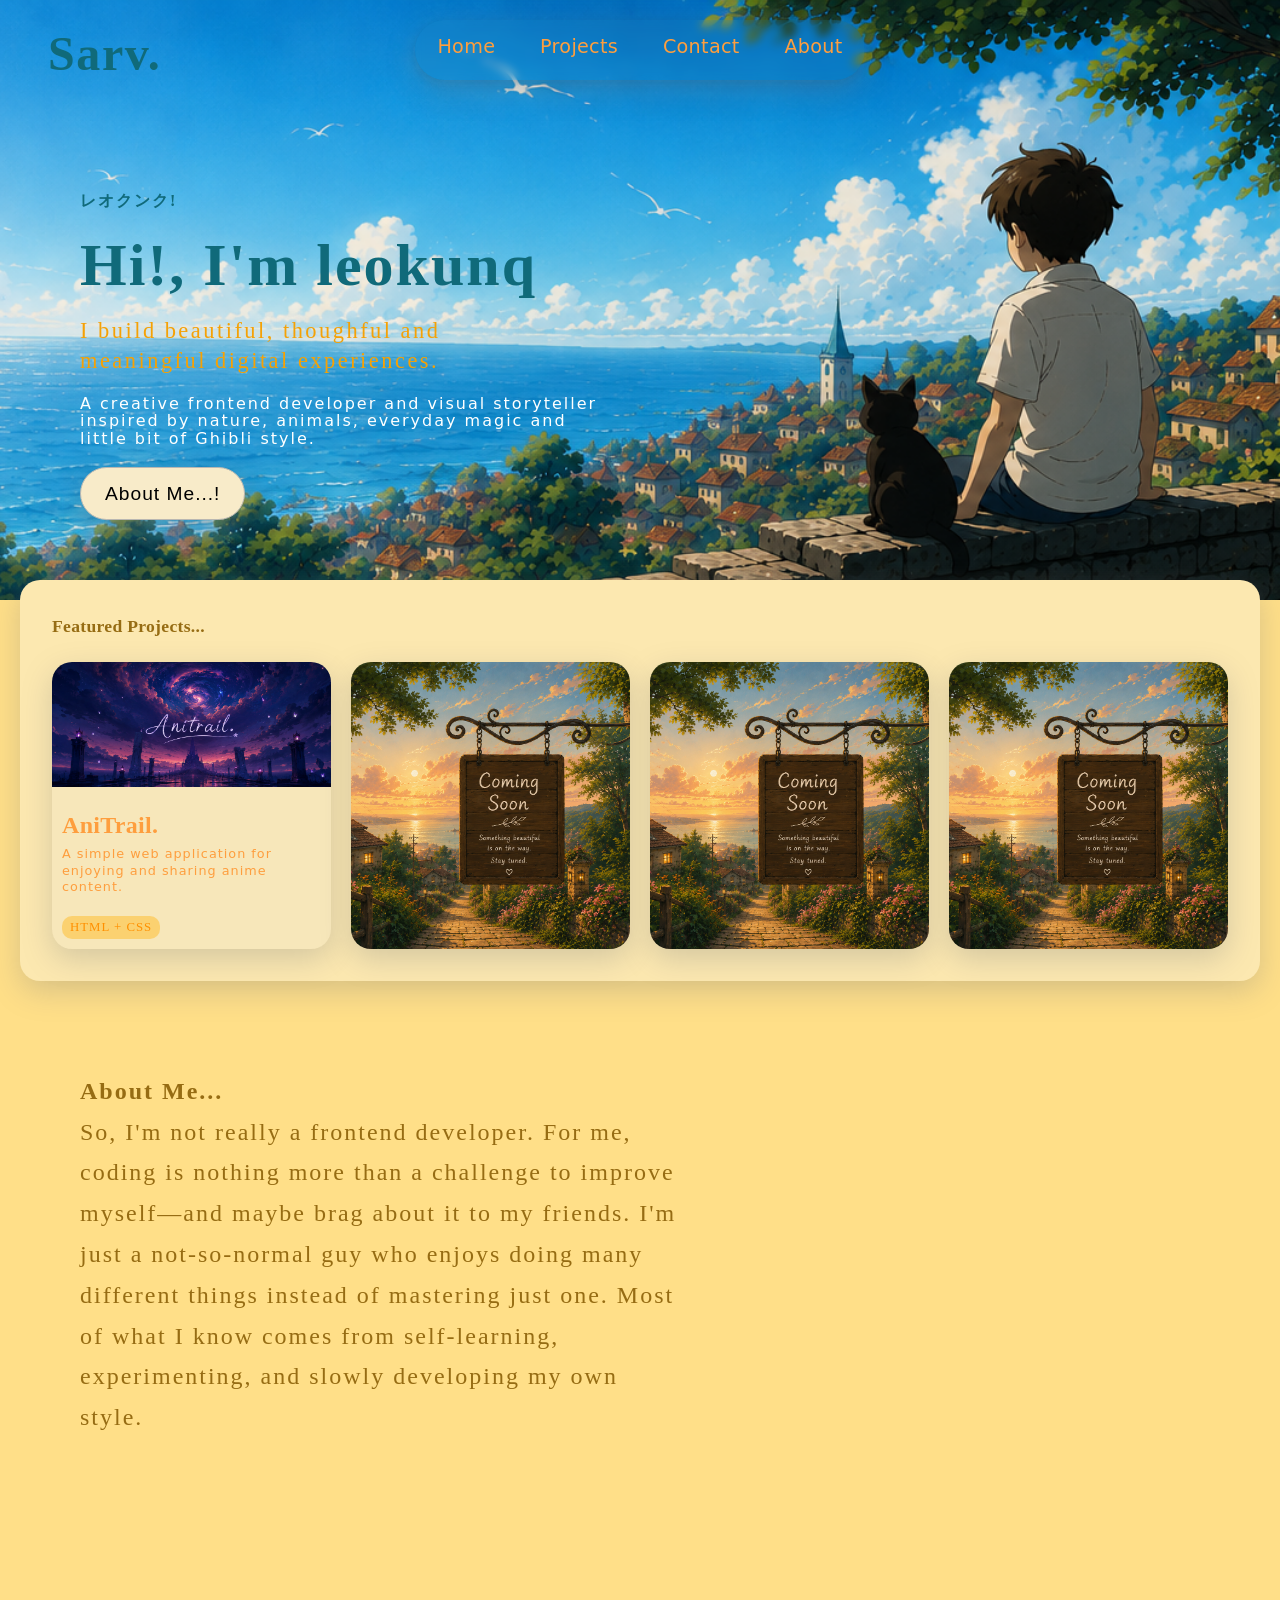
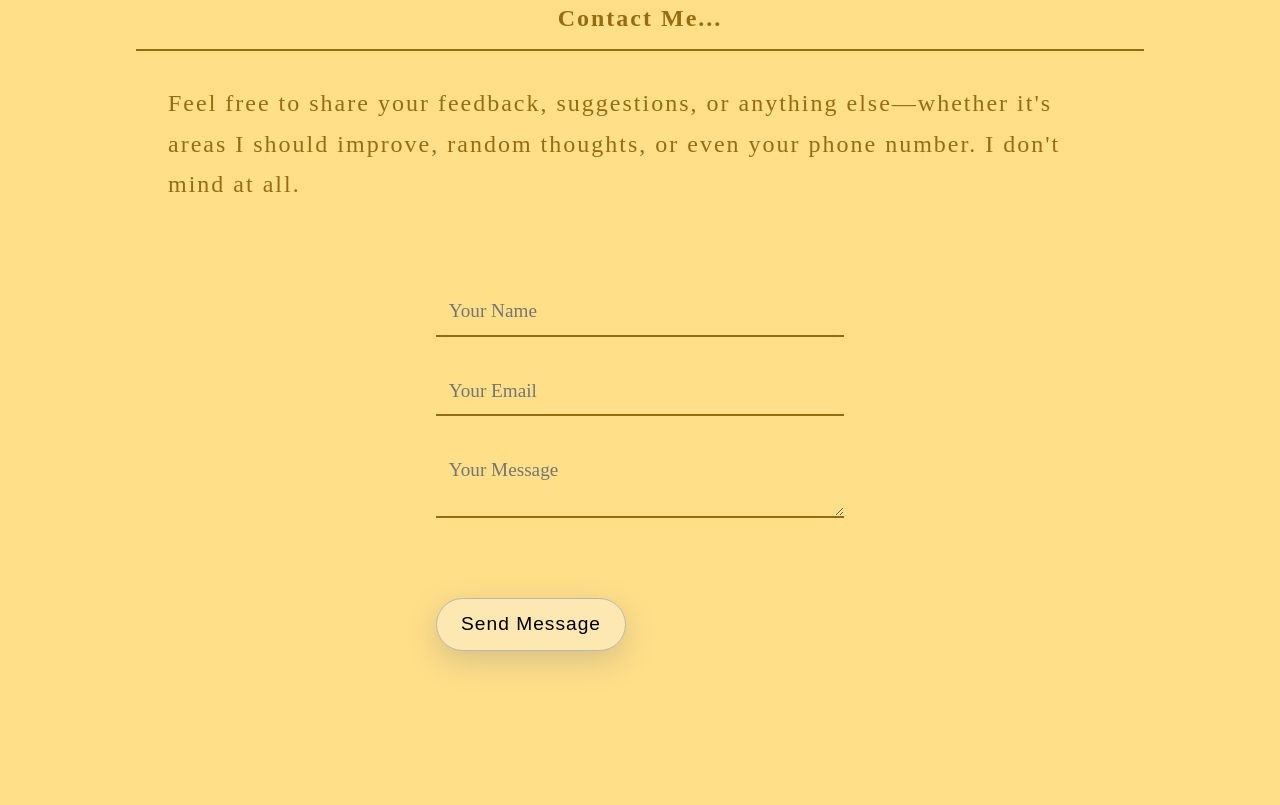
==== index.html @ f89be739 "Form updated to check correct emial input" ====
<!doctype html>
<html lang="en">
  <head>
    <meta charset="UTF-8" />
    <meta name="viewport" content="width=device-width, initial-scale=1.0" />
    <link rel="stylesheet" href="style.css" />
    <link rel="shortcut icon" type="image/png" href="./resources/icon.png" />
    <script
      type="text/javascript"
      src="https://cdn.jsdelivr.net/npm/@emailjs/browser@4/dist/email.min.js"
    ></script>
    <script type="text/javascript">
      (function () {
        emailjs.init({
          publicKey: "4CqUNWjX4Ou0O4SYm",
        });
      })();
    </script>
    <link rel="preconnect" href="https://fonts.googleapis.com" />
    <link rel="preconnect" href="https://fonts.gstatic.com" crossorigin />
    <link
      href="https://fonts.googleapis.com/css2?family=Playfair+Display:ital,wght@0,400..900;1,400..900&family=Schoolbell&display=swap"
      rel="stylesheet"
    />
    <link
      href="https://cdn.jsdelivr.net/npm/remixicon@4.9.0/fonts/remixicon.css"
      rel="stylesheet"
    />
    <title>Portfolio</title>
  </head>
  <body id="">
    <header id="home">
      <h1 class="name" href="#">Sarv.</h1>
      <nav class="nav">
        <a href="#home">Home</a>
        <a href="#projects">Projects</a>
        <a href="#contact">Contact</a>
        <a href="#about">About</a>
      </nav>
      <section class="intro">
        <h4 class="jap">レオクンク!</h4>
        <h2>Hi!, I'm leokunq</h2>
        <h5>
          I build beautiful, thoughful and meaningful digital experiences.
        </h5>
        <p>
          A creative frontend developer and visual storyteller inspired by
          nature, animals, everyday magic and little bit of Ghibli style.
        </p>
        <div class="actions">
          <a href="#about"
            ><button class="work">
              <i class="ri-leaf-fill"></i>About Me...!
            </button></a
          >
        </div>
      </section>
    </header>
    <main>
      <section class="work">
        <div class="projects" id="projects">
          <h4><i class="ri-leaf-line"></i>Featured Projects...</h4>
          <div class="pr">
            <article class="project-card1">
              <a href="https://leokunq.github.io/AniTrail./" target="_blank">
                <img src="./resources/Anitrail.png" alt="project1" />
                <h6>AniTrail.</h6>
                <p>
                  A simple web application for enjoying and sharing anime
                  content.
                </p>
                <p id="tech">HTML + CSS</p>
              </a>
            </article>
            <article class="project-card2" id="img">
              <img src="" />
            </article>
            <article class="project-card3" id="img">
              <img src="" />
            </article>
            <article class="project-card4" id="img">
              <img src="" />
            </article>
          </div>
        </div>
      </section>
      <section class="about" id="about">
        <h4><i class="ri-leaf-line"></i>About Me...</h4>
        <p>
          So, I'm not really a frontend developer. For me, coding is nothing
          more than a challenge to improve myself—and maybe brag about it to my
          friends. I'm just a not-so-normal guy who enjoys doing many different
          things instead of mastering just one. Most of what I know comes from
          self-learning, experimenting, and slowly developing my own style.
        </p>
      </section>
      <section class="contact" id="contact">
        <h4><i class="ri-leaf-line"></i>Contact Me...</h4>
        <div class="contact-info">
          <p>
            Feel free to share your feedback, suggestions, or anything
            else—whether it's areas I should improve, random thoughts, or even
            your phone number. I don't mind at all.
          </p>
          <form
            novalidate
            autocomplete="off"
            class="contact-form"
            id="contact-form"
          >
            <input id="name" type="text" placeholder="Your Name" required />
            <input id="email" type="text" placeholder="Your Email" required />
            <textarea
              id="message"
              placeholder="Your Message"
              required
            ></textarea>
            <P id="error"></P>
            <button type="submit">
              <i class="ri-leaf-fill"></i> Send Message
            </button>
          </form>
        </div>
      </section>
    </main>
    <script src="cv.js"></script>
  </body>
</html>
---- style.css ----
* {
  margin: 0;
  padding: 0;
  box-sizing: border-box;
  text-decoration: none;
}

:root {
  /* Backgrounds */
  --bg-main: #ffdf88;
  --bg-section: hsl(44, 93%, 84%);
  --bg-card: hsl(44, 80%, 85%);

  /* Text */
  --text-main: hsl(189, 77%, 27%);
  --text-secondary: hsl(41, 78%, 33%);
  --text-accent: hsl(39, 96%, 49%);
  --text-light: white;

  /* Buttons */
  --btn-bg: hsl(44, 77%, 88%);
  --btn-hover: hsl(43, 91%, 70%);

  /* Navigation */
  --nav-bg: hsla(199, 39%, 46%, 0.11);
  --nav-link: hsl(30, 99%, 62%);
  --nav-link-hover: hsl(29, 96%, 55%);

  /* Borders */
  --border-main: hsl(189, 77%, 27%);
  --border-light: #b9b7b2;

  /* Tags / Pills */
  --tag-bg: hsla(41, 100%, 58%, 0.5);
  --tag-text: hsl(34, 100%, 50%);

  /* Shadows */
  --shadow-main: 0 10px 30px hsla(0, 1%, 50%, 0.315);
  --shadow-soft: 0 4px 10px hsla(0, 3%, 16%, 0.08);

  /* Images */
  --header-image: url("./resources/day_scene.png");
  --project-image: url("./resources/coming_soon.png");
}

html {
  background-attachment: fixed;
  scroll-behavior: smooth;
}

body {
  background-color: var(--bg-main);
  user-select: none;
  position: relative;
  line-height: 1.7;
  letter-spacing: 0.3px;
  font-family: system-ui, sans-serif;
}

header {
  background-image: var(--header-image);
  background-size: cover;
  background-repeat: no-repeat;
  background-position: center;
}

header .name {
  width: fit-content;
  animation: fadeIn 1s ease forwards;
  cursor: default;
  font-size: 3rem;
  font-weight: 600;
  font-family: schoolbell;
  letter-spacing: 0.1rem;
  top: 20px;
  color: var(--text-main);
  padding: 0.8rem 3rem;
}

/* NAV */
header .nav {
  animation: fadeIn 1s ease forwards;
  padding-bottom: 5px;
  display: flex;
  position: fixed;

  z-index: 1000;
  top: 20px;
  left: 50%;

  transform: translateX(-50%);
  transform-origin: center;

  background-color: var(--nav-bg);
  backdrop-filter: blur(5px);
  -webkit-backdrop-filter: blur(5px);

  border-radius: 999px;
  box-shadow:
    0 4px 10px hsla(0, 3%, 16%, 0.08),
    0 10px 30px hsla(0, 1%, 50%, 0.315);

  transition: all 0.3s ease;
}

@keyframes fadeIn {
  from {
    opacity: 0;
  }
  to {
    opacity: 1;
  }
}

/* links */
header .nav a {
  color: var(--nav-link);
  font-weight: 500;
  font-size: 1.2rem;

  border-radius: 999px;
  padding: 0.7rem 1.4rem;
  position: relative;
}

.nav:hover {
  transform: translateX(-50%) scale(1.1);
  transition: all 0.3s ease;
}

.nav a:hover {
  cursor: pointer;
  color: var(--nav-link-hover);
  border-radius: 999px;
  transition: all 0.3s ease-in-out;
}

/* dot */
.nav a:hover::before {
  content: "";
  position: absolute;
  left: 50%;
  bottom: 0;
  transform: translateX(-50%) scale(0);
  width: 6px;
  height: 6px;
  background: var(--nav-link-hover);
  border-radius: 50%;
  transition: 0.25s ease;
}

/* hover effect */
.nav a:hover::after {
  transform: translateX(-50%) scale(1);
}

/* active page */
.nav a.active::after {
  transform: translateX(-50%) scale(1);
}

/* mode */
.day-mode {
  z-index: 1;
  padding: 0.7rem 1rem;
  border-radius: 50px;
  font-size: 1rem;
  display: flex;
  align-items: center;
  gap: 5px;
  margin-top: -80px;
  justify-content: flex-end;
  border: none;
  background-color: var(--bg-section);
  margin-left: 88%;
  font-family: schoolbell;
  font-weight: 600;
  letter-spacing: 2px;
  transition: all 0.2s ease-in-out;
}

.day-mode:hover {
  background-color: hsl(199, 82%, 18%);
}

/* Night theme */
body.dark-mode {
  /* Backgrounds */
  --bg-main: hsl(199, 96%, 30%);
  --bg-section: hsl(199, 77%, 43%);
  --bg-card: hsl(199, 76%, 28%);

  /* Text */
  --text-main: hsl(182, 100%, 52%);
  --text-secondary: rgb(0, 174, 255);
  --text-accent: hsl(203, 80%, 41%);
  --text-light: hsl(0, 3%, 49%);

  /* Buttons */
  --btn-bg: hsl(201, 77%, 46%);
  --btn-hover: hsla(201, 77%, 46%, 0.537);

  /* Navigation */
  --nav-bg: hsla(199, 48%, 41%, 0.226);
  --nav-link: hsl(182, 100%, 52%);
  --nav-link-hover: hsl(203, 80%, 41%);

  /* Borders */
  --border-main: hsl(189, 77%, 27%);
  --border-light: #b9b7b2;

  /* Tags / Pills */
  --tag-bg: hsl(199, 77%, 42%);
  --tag-text: hsl(199, 99%, 50%);

  /* Shadows */
  --shadow-main: 0 10px 30px hsla(0, 1%, 50%, 0.315);
  --shadow-soft: 0 4px 10px hsla(0, 3%, 16%, 0.08);

  /* Images */
  --header-image: url("./resources/night_scene.png");
  --project-image: url("./resources/night_coming_soon.png");
}

/* introduction */

.intro {
  animation: fadeup 1s ease forwards;
  max-width: 700px;
  padding: 5rem;
  color: var(--text-main);

  display: flex;

  justify-content: center;
  flex-direction: column;

  letter-spacing: 2px;
  font-family: schoolbell;
  font-size: 2.5rem;
}

@keyframes fadeup {
  from {
    opacity: 0;
    transform: translateY(20px);
  }
  to {
    opacity: 1;
    transform: translateY(0);
  }
}

.intro h4 {
  font-size: 1rem;
}

.intro h5 {
  max-width: 40ch;
  font-weight: 100;
  line-height: 1.3;
  letter-spacing: 2.5px;
  font-size: 1.4rem;
  color: var(--text-accent);
}

.intro p {
  margin-top: 20px;
  font-family: system-ui, sans-serif;
  font-weight: 500;
  line-height: 1.1;
  letter-spacing: 2px;
  font-size: 1rem;
  color: var(--text-light);
}

.intro .actions button {
  background-color: var(--btn-bg);
  border-radius: 50px;
  border: 1px solid var(--border-light);
  box-shadow: var(--shadow-main);

  font-size: 1.2rem;
  letter-spacing: 1px;

  margin-top: 20px;
  padding: 0.9rem 1.5rem;
  width: max-content;

  transition: all 0.3s ease-in-out;
}

.actions {
  gap: 10px;
  display: flex;
}

.actions button:hover {
  transform: scale(1.1);
  transition: all 0.3s ease-in-out;
  background-color: var(--btn-hover);
}

.work {
  display: flex;
  width: 100%;
}

.work .projects {
  width: 100%;
  margin: -20px 20px 10px 20px;

  padding: 2rem;

  background-color: var(--bg-section);
  box-shadow: var(--shadow-main);
  border-radius: 20px;
}

.pr {
  animation: fadeInUp 0.5s ease forwards;
  display: grid;
  grid-template-columns: repeat(auto-fit, minmax(200px, 2fr));
  gap: 20px;
}

@keyframes fadeInUp {
  from {
    opacity: 0;
    transform: translateY(20px);
  }
  to {
    opacity: 1;
    transform: translateY(0);
  }
}
.projects h4 {
  font-size: 1.1rem;
  color: var(--text-secondary);
  margin-bottom: 20px;
  font-family: schoolbell;
}

.project-card1,
.project-card2,
.project-card3,
.project-card4 {
  background-color: var(--bg-card);
  box-shadow: var(--shadow-main);
  border-radius: 20px;

  transition: all 0.3s ease-in-out;
}

.project-card1 img,
.project-card2 img,
.project-card3 img,
.project-card4 img {
  width: 100%;
  border-radius: 20px 20px 0 0;
}

article#img {
  width: 100%;
  background-image: var(--project-image);
  background-position: center;
  background-size: cover;
}

.project-card1 h6,
.project-card2 h6,
.project-card3 h6,
.project-card4 h6 {
  font-size: 1.5rem;
  color: var(--nav-link);
  margin: 10px;
  font-family: schoolbell;
}

.project-card1 p,
.project-card2 p,
.project-card3 p,
.project-card4 p {
  font-size: 0.8rem;
  line-height: 1.3;
  letter-spacing: 1px;
  color: var(--nav-link);
  margin: -10px 10px 20px 10px;
  font-family: system-ui, sans-serif;
}

.project-card1 #tech,
.project-card2 #tech,
.project-card3 #tech,
.project-card4 #tech {
  font-size: 0.8rem;
  background-color: var(--tag-bg);
  width: max-content;
  color: var(--tag-text);
  margin: 10px;
  padding: 0.2rem 0.5rem;
  border-radius: 10px;
  font-family: schoolbell;
  font-weight: 500;
}

.project-card1:hover,
.project-card2:hover,
.project-card3:hover,
.project-card4:hover {
  transform: scale(1.02);
  transition: all 0.2s ease-in-out;
}

@media (max-width: 768px) {
  header {
    background-position: 75% center;
  }
}

.about {
  animation: fadeIn 1s ease forwards;
  max-width: 60%;
  padding: 5rem;
  color: var(--text-secondary);

  display: flex;

  justify-content: center;
  flex-direction: column;

  letter-spacing: 2px;
  font-family: schoolbell;
  font-size: 1.5rem;
}

@keyframes fadeIn {
  from {
    opacity: 0;
  }
  to {
    opacity: 1;
  }
}

.contact {
  animation: fadeIn 1s ease forwards;
  max-width: 100%;
  padding: 5rem;
  color: var(--text-secondary);

  display: flex;

  align-items: center;
  justify-content: center;
  flex-direction: column;

  letter-spacing: 2px;
  font-family: schoolbell;
  font-size: 1.5rem;
}

.contact-info {
  color: var(--text-secondary);
  border-top: 2px solid var(--text-secondary);
  width: 90%;
  padding: 2rem;
  display: flex;
  align-items: center;
  justify-content: center;
  flex-direction: column;
  margin: 10px 20px;
}

.contact-form {
  margin-top: 50px;
  display: flex;
  flex-direction: column;
  padding: 2rem;
  gap: 30px;
  width: 50%;
}

.contact-form input,
.contact-form textarea {
  padding: 0.8rem;
  outline: none;
  border: none;
  background-color: transparent;
  border-bottom: 2px solid var(--text-secondary);
  font-family: system-ui, sans-serif;
  font-size: 1rem;
}

.contact-form input,
.contact-form textarea,
.contact-form .placeholder {
  color: var(--text-secondary);
  font-family: schoolbell;
  font-size: 1.2rem;
}

.contact-form button {
  background-color: var(--bg-section);
  border-radius: 50px;
  border: 1px solid #b9b7b2;
  box-shadow: var(--shadow-main);

  font-size: 1.2rem;
  letter-spacing: 1px;

  margin-top: 20px;
  padding: 0.9rem 1.5rem;
  width: max-content;

  transition: all 0.3s ease-in-out;
}

.contact-form button:hover {
  transform: scale(1.1);
  transition: all 0.3s ease-in-out;
  background-color: var(--bg-main);
}

@media (max-width: 940px) {
  .project-card4 {
    display: none;
  }
}

@media (max-width: 720px) {
  header .nav a {
    font-size: 2.1vw;
  }

  .project-card3 {
    display: none;
  }

  header .intro {
    padding: 2rem;
  }

  .intro h2 {
    font-size: 2.5rem;
  }

  .intro h5 {
    font-size: 0.9rem;
  }
  .intro p {
    display: none;
  }
}

@media (max-width: 640px) {
  header h1 {
    padding-top: 0px;
    padding-bottom: 0px;
  }
  header .nav {
    margin-left: 15%;
  }

  header .intro {
    padding: 2rem;
  }

  .intro h2 {
    font-size: 2.5rem;
  }

  .intro h5 {
    font-size: 0.9rem;
  }
  .intro p {
    display: none;
  }

  .intro .actions button {
    font-size: 0.8rem;
  }

  .about {
    padding: 20px;
  }

  .about h4 {
    font-size: 1.5rem;
  }

  .about p {
    font-size: 1rem;
  }

  .contact {
    padding: 20px;
  }
  .contact h4 {
    font-size: 1.5rem;
  }
  .contact p {
    font-size: 1rem;
  }
  .contact-form {
    margin-top: 30px;
    width: 100%;
  }
}

@media (max-width: 480px) {
  header .name {
    font-size: 2rem;
    padding-left: 20px;
  }

  header .nav {
    margin-left: 10%;
  }

  header .intro {
    padding: 2rem;
  }

  .intro h2 {
    font-size: 1.5rem;
  }

  .intro h5 {
    font-size: 0.8rem;
  }
  .intro p {
    display: none;
  }

  .intro .actions button {
    font-size: 0.7rem;
  }

  .project-card2 {
    display: none;
  }

  .about {
    padding: 20px;
    max-width: 100%;
  }

  .about h4 {
    font-size: 1.3rem;
  }

  .about p {
    font-size: 1rem;
  }

  .contact {
    padding: 20px;
  }
  .contact h4 {
    font-size: 1.2rem;
  }
  .contact p {
    font-size: 1rem;
  }
  .contact-form {
    margin-top: 30px;
  }
}
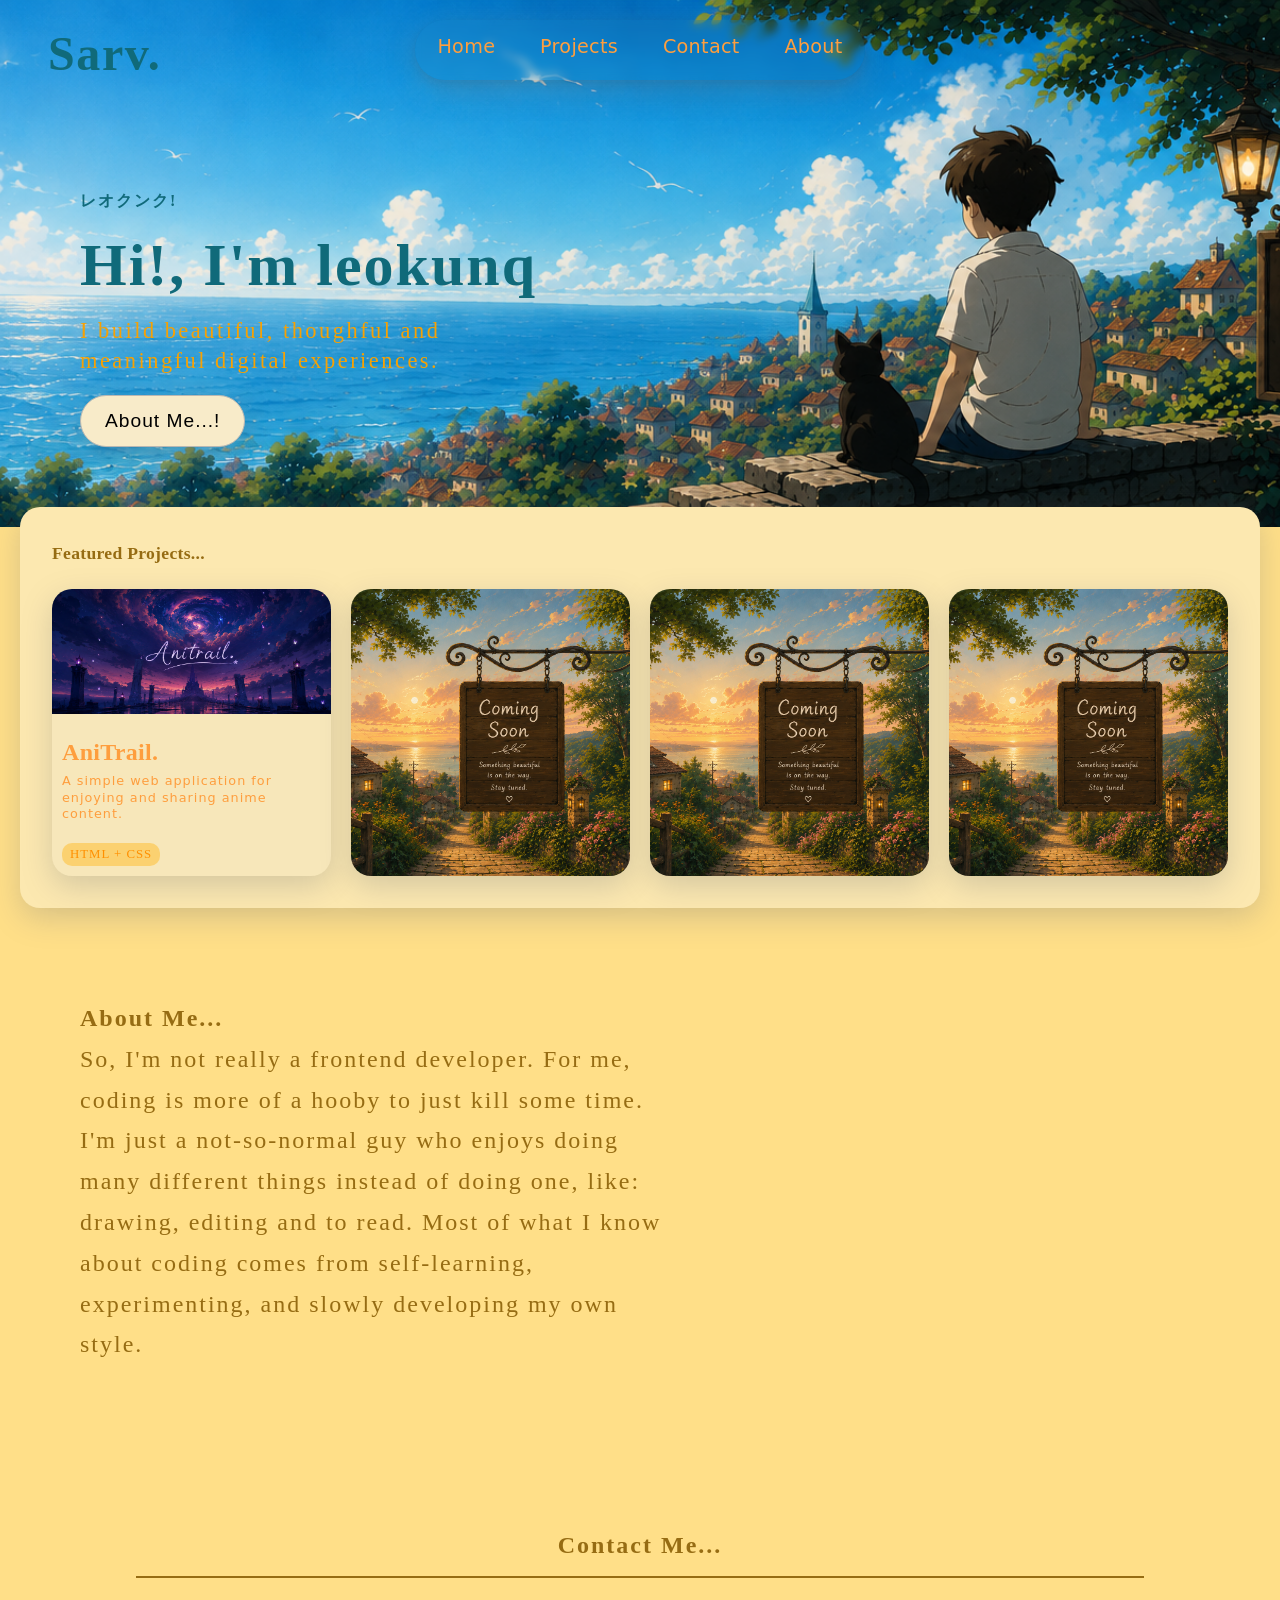
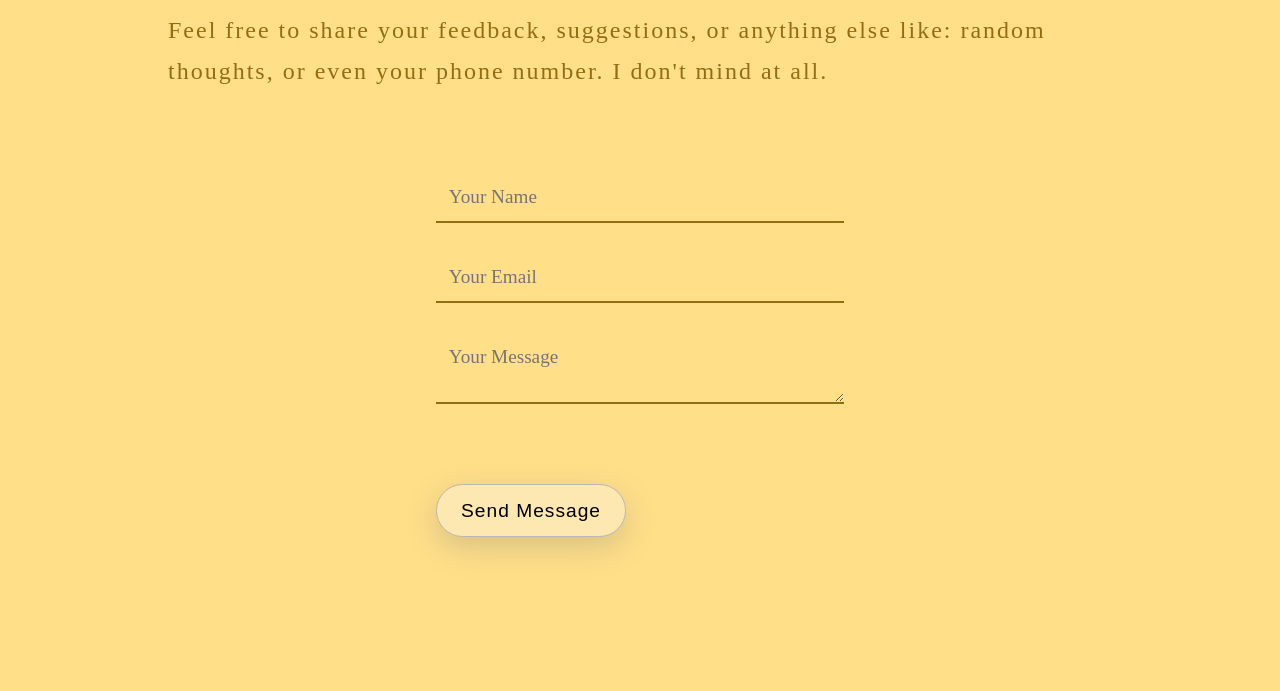
==== commit 8ca6afa1: "About changes" ====
--- a/index.html
+++ b/index.html
@@ -43,10 +43,6 @@
         <h5>
           I build beautiful, thoughful and meaningful digital experiences.
         </h5>
-        <p>
-          A creative frontend developer and visual storyteller inspired by
-          nature, animals, everyday magic and little bit of Ghibli style.
-        </p>
         <div class="actions">
           <a href="#about"
             ><button class="work">
@@ -87,10 +83,10 @@
       <section class="about" id="about">
         <h4><i class="ri-leaf-line"></i>About Me...</h4>
         <p>
-          So, I'm not really a frontend developer. For me, coding is nothing
-          more than a challenge to improve myself—and maybe brag about it to my
-          friends. I'm just a not-so-normal guy who enjoys doing many different
-          things instead of mastering just one. Most of what I know comes from
+          So, I'm not really a frontend developer. For me, coding is more of a
+          hooby to just kill some time. I'm just a not-so-normal guy who enjoys
+          doing many different things instead of doing one, like: drawing,
+          editing and to read. Most of what I know about coding comes from
           self-learning, experimenting, and slowly developing my own style.
         </p>
       </section>
@@ -98,9 +94,9 @@
         <h4><i class="ri-leaf-line"></i>Contact Me...</h4>
         <div class="contact-info">
           <p>
-            Feel free to share your feedback, suggestions, or anything
-            else—whether it's areas I should improve, random thoughts, or even
-            your phone number. I don't mind at all.
+            Feel free to share your feedback, suggestions, or anything else
+            like: random thoughts, or even your phone number. I don't mind at
+            all.
           </p>
           <form
             novalidate
@@ -115,7 +111,7 @@
               placeholder="Your Message"
               required
             ></textarea>
-            <P id="error"></P>
+            <p id="error"></p>
             <button type="submit">
               <i class="ri-leaf-fill"></i> Send Message
             </button>
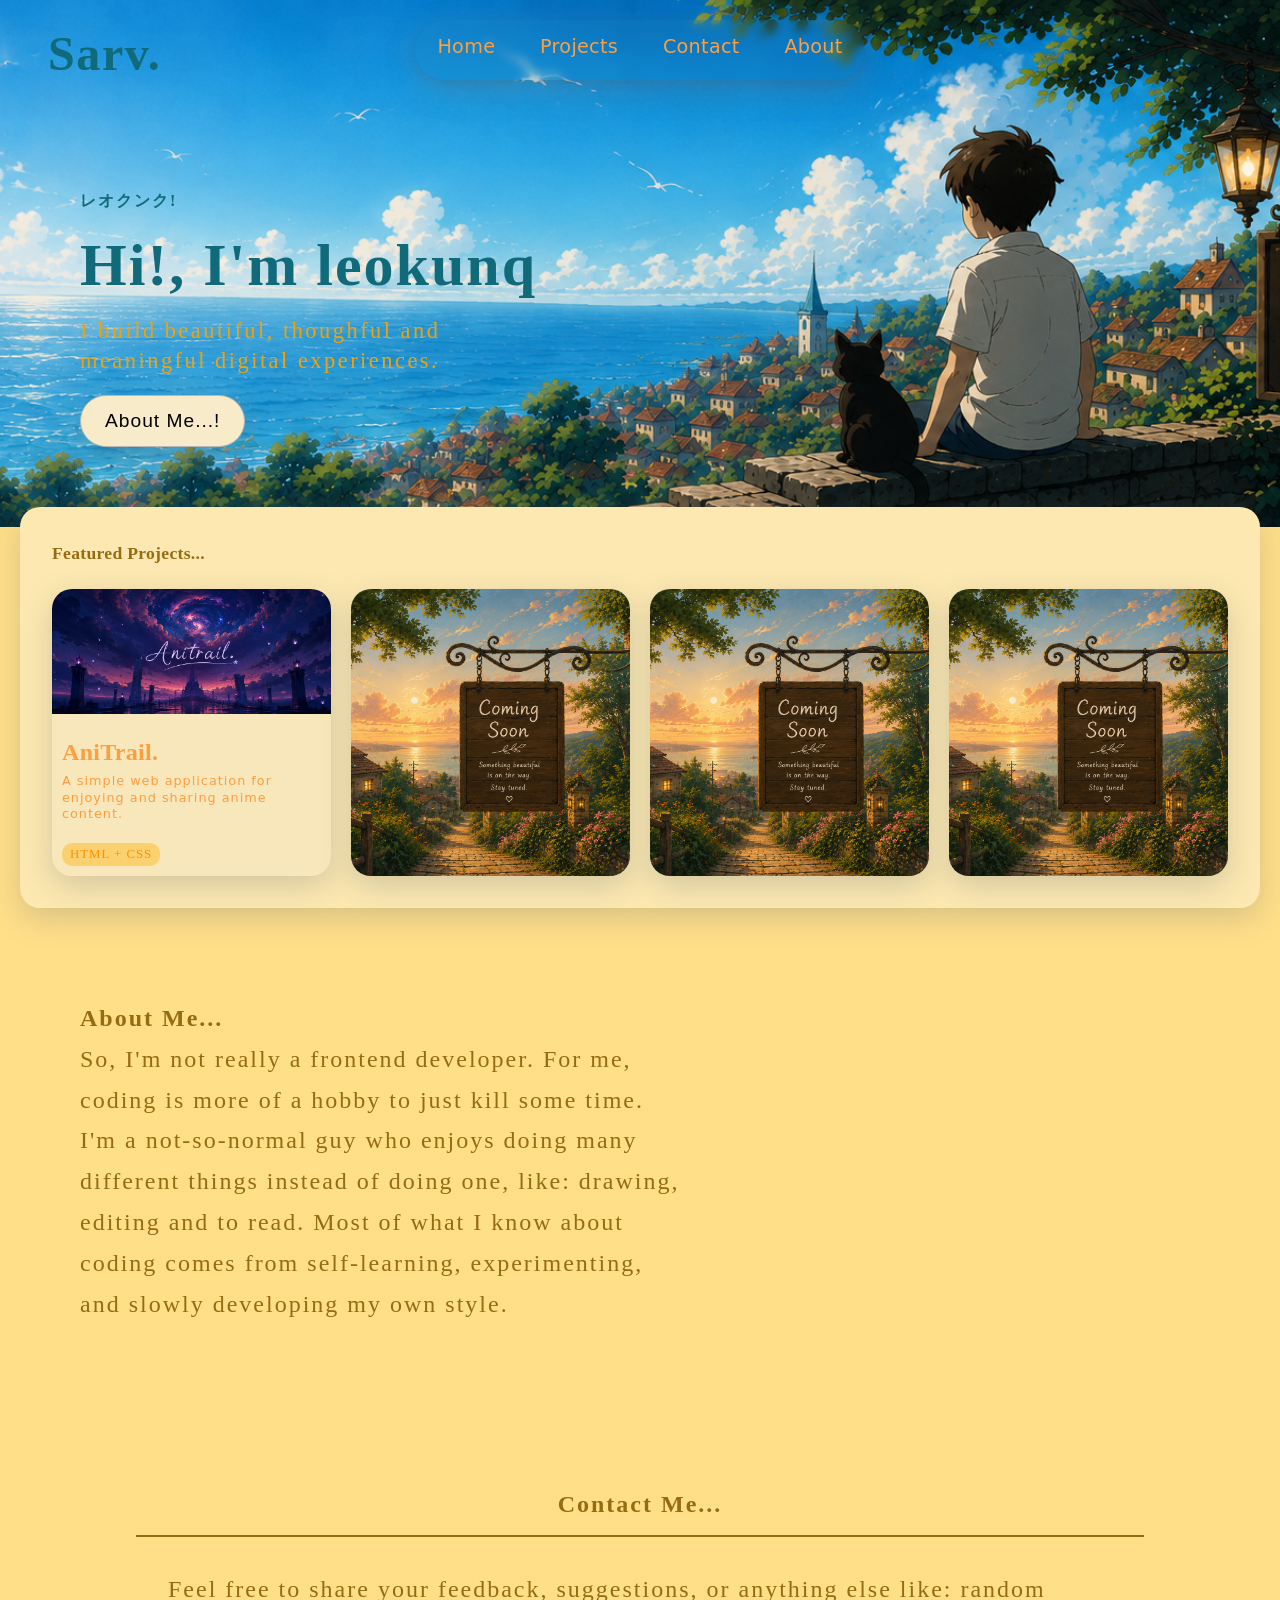
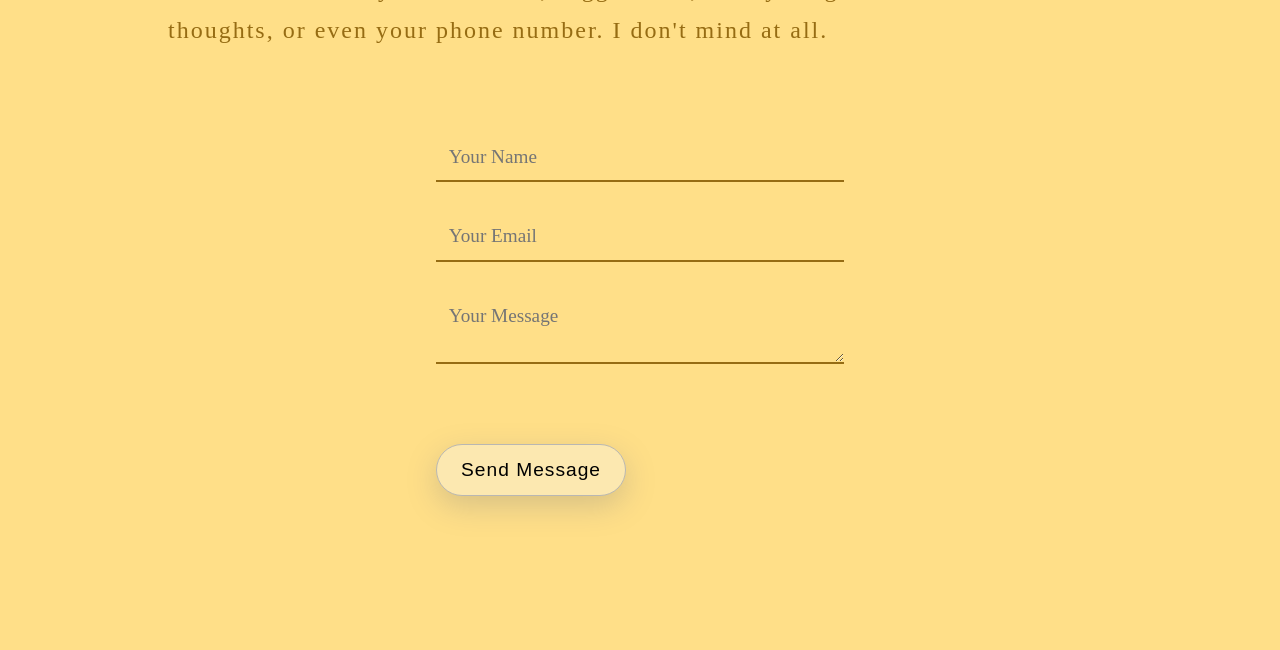
==== commit 5ade49eb: "same about" ====
--- a/index.html
+++ b/index.html
@@ -84,10 +84,10 @@
         <h4><i class="ri-leaf-line"></i>About Me...</h4>
         <p>
           So, I'm not really a frontend developer. For me, coding is more of a
-          hooby to just kill some time. I'm just a not-so-normal guy who enjoys
-          doing many different things instead of doing one, like: drawing,
-          editing and to read. Most of what I know about coding comes from
-          self-learning, experimenting, and slowly developing my own style.
+          hobby to just kill some time. I'm a not-so-normal guy who enjoys doing
+          many different things instead of doing one, like: drawing, editing and
+          to read. Most of what I know about coding comes from self-learning,
+          experimenting, and slowly developing my own style.
         </p>
       </section>
       <section class="contact" id="contact">
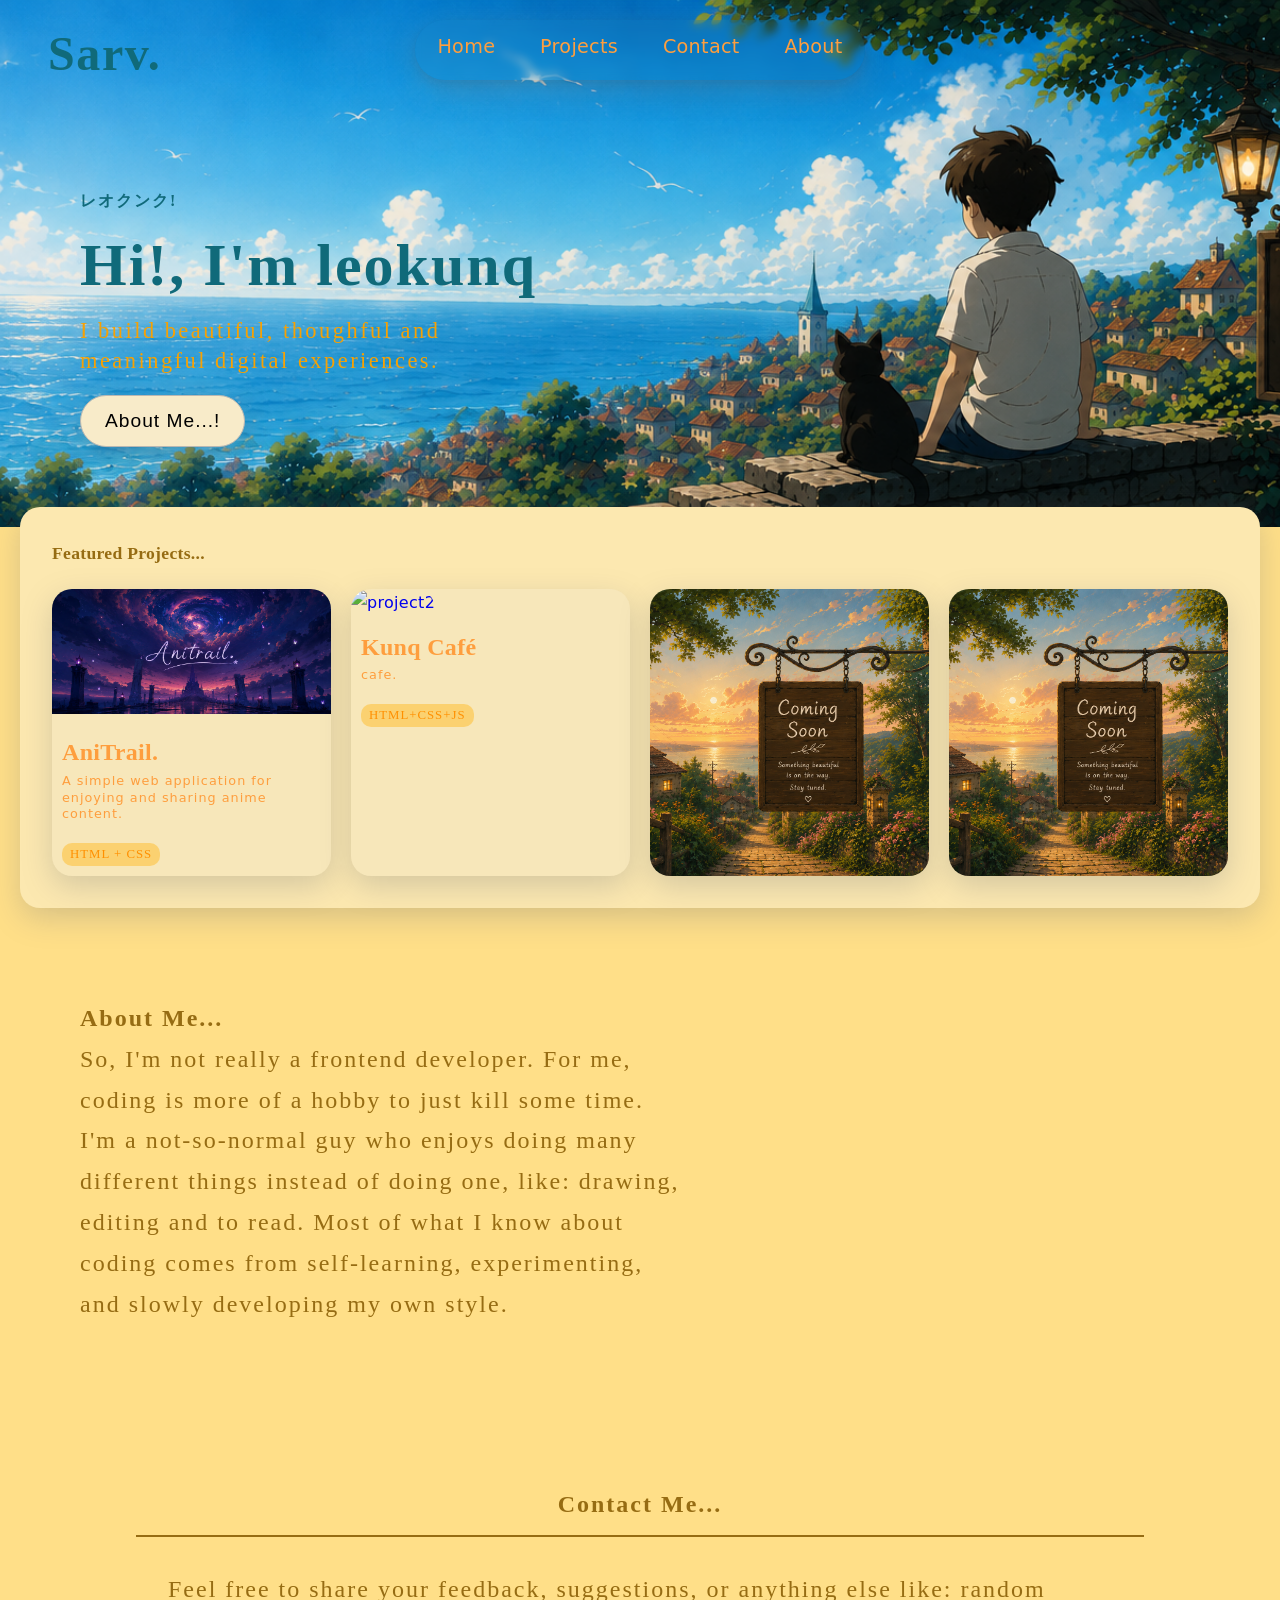
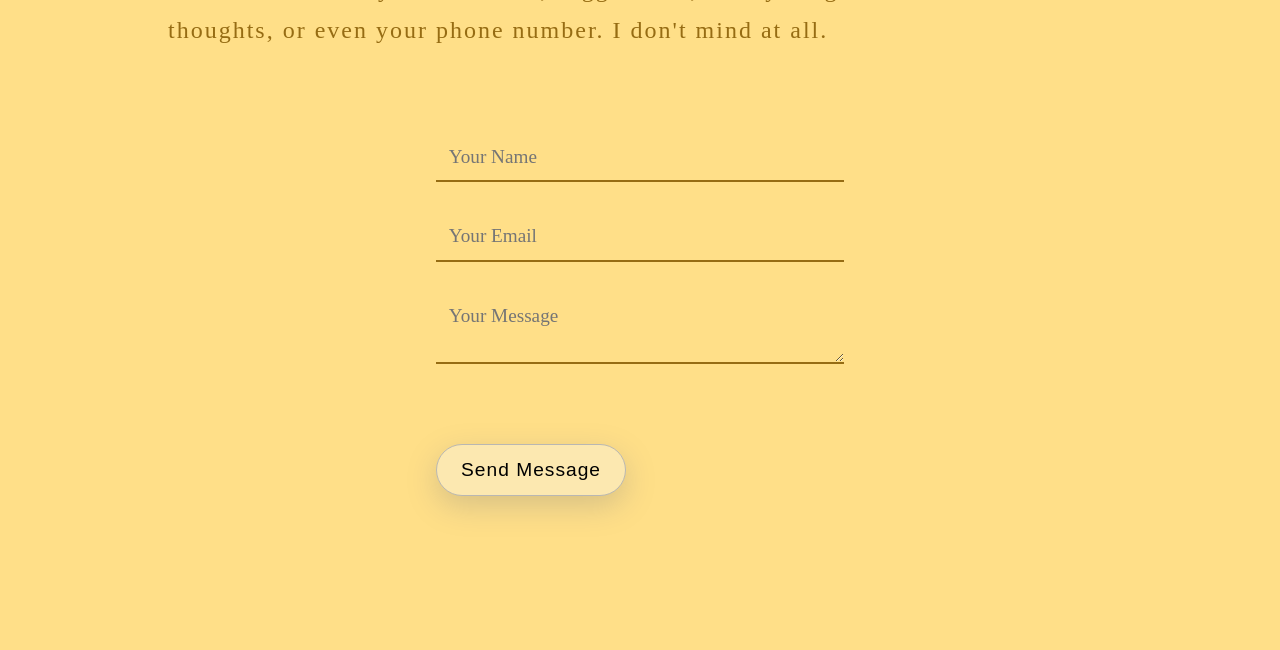
==== commit 0f5ae433: "project 2 added" ====
--- a/index.html
+++ b/index.html
@@ -68,8 +68,13 @@
                 <p id="tech">HTML + CSS</p>
               </a>
             </article>
-            <article class="project-card2" id="img">
-              <img src="" />
+            <article class="project-card2">
+              <a href="./Kunq Café/index.html" target="_target">
+                <img src="Kunq Café/bg-image/robo_cafe.png" alt="project2" />
+                <h6>Kunq Café</h6>
+                <p>cafe.</p>
+                <p id="tech">HTML+CSS+JS</p>
+              </a>
             </article>
             <article class="project-card3" id="img">
               <img src="" />
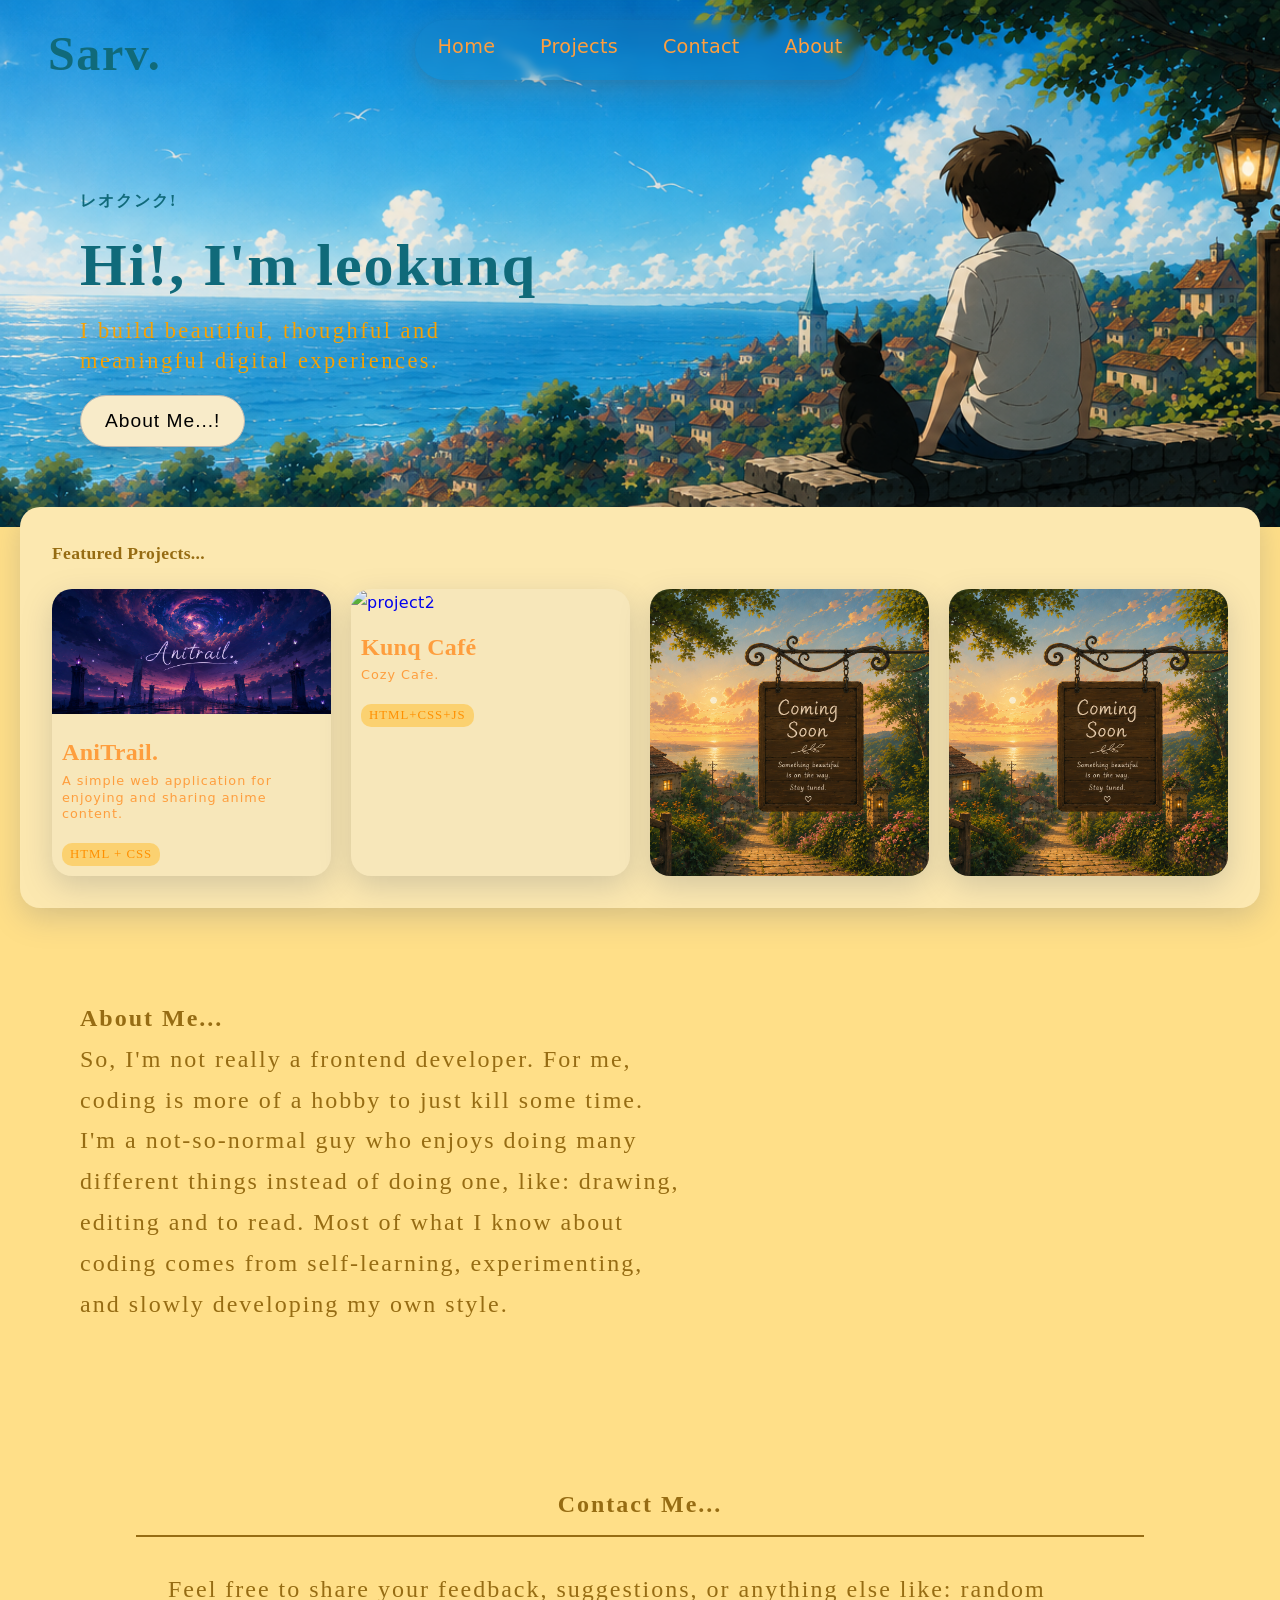
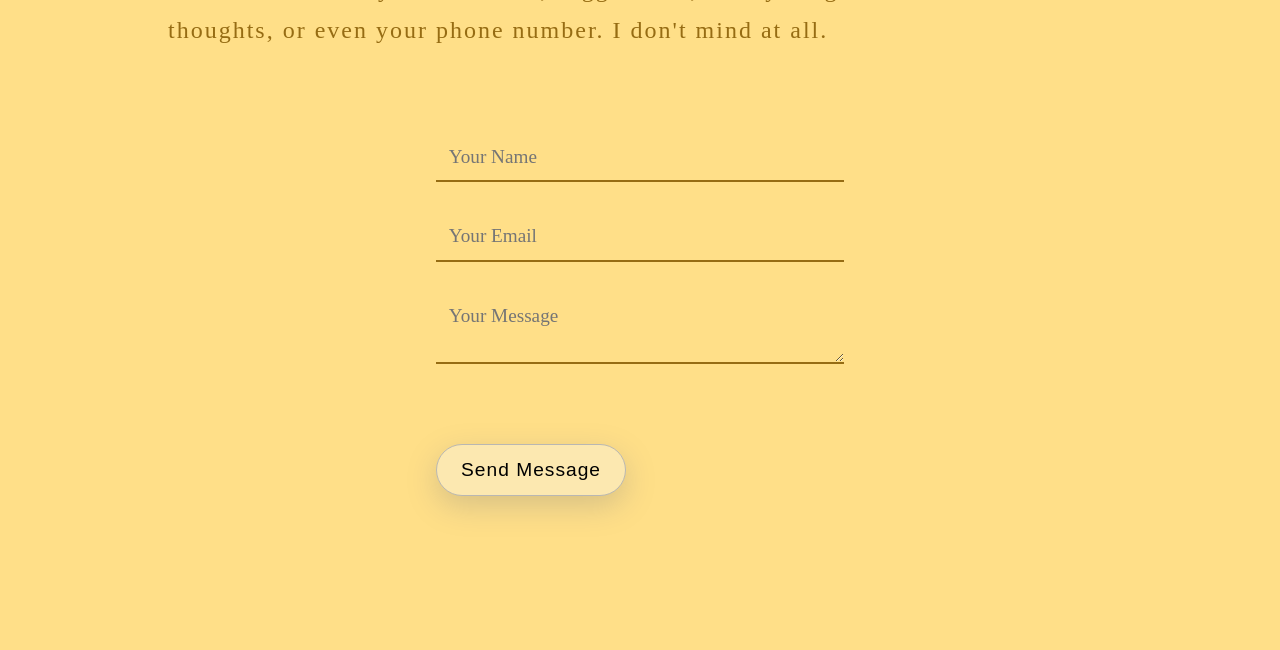
==== commit e3c5c357: "pj2" ====
--- a/index.html
+++ b/index.html
@@ -72,7 +72,7 @@
               <a href="./Kunq Café/index.html" target="_target">
                 <img src="Kunq Café/bg-image/robo_cafe.png" alt="project2" />
                 <h6>Kunq Café</h6>
-                <p>cafe.</p>
+                <p>Cozy Cafe.</p>
                 <p id="tech">HTML+CSS+JS</p>
               </a>
             </article>
--- a/style.css
+++ b/style.css
@@ -637,10 +637,6 @@
     font-size: 0.7rem;
   }
 
-  .project-card2 {
-    display: none;
-  }
-
   .about {
     padding: 20px;
     max-width: 100%;
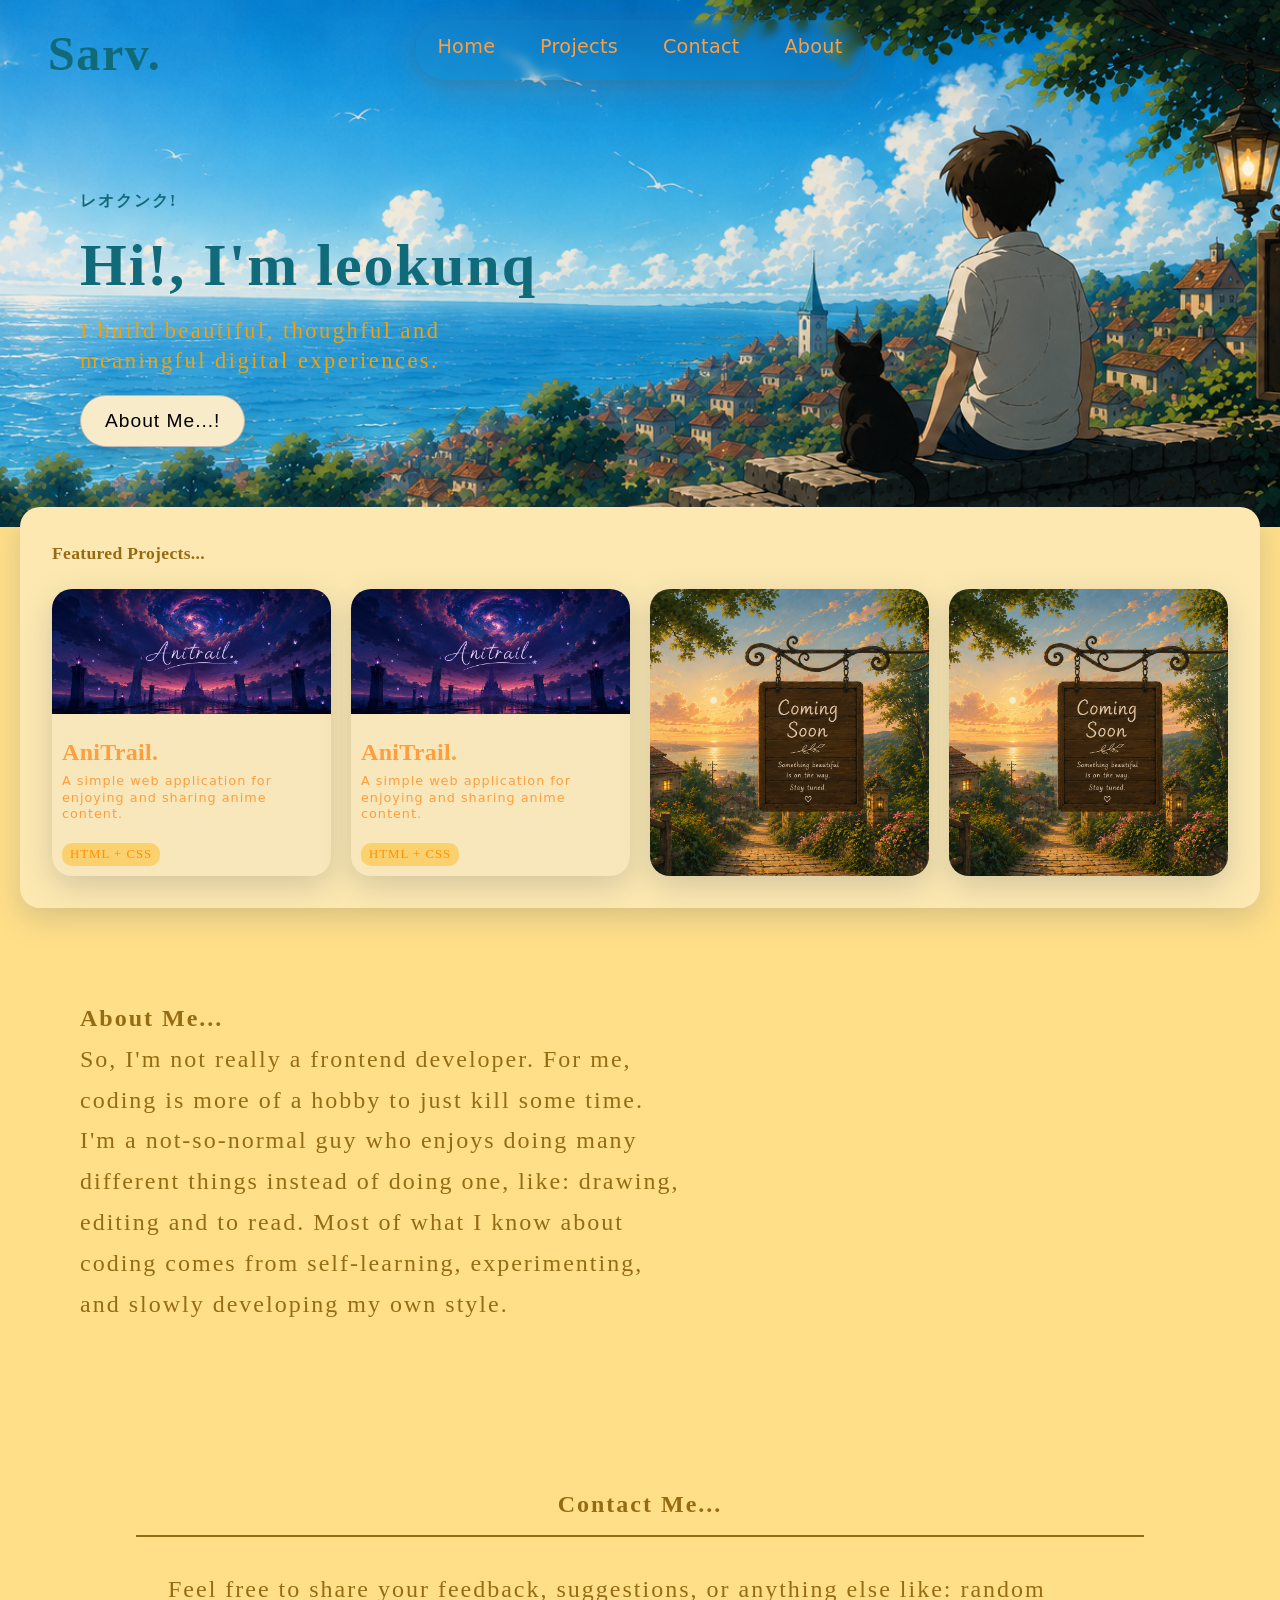
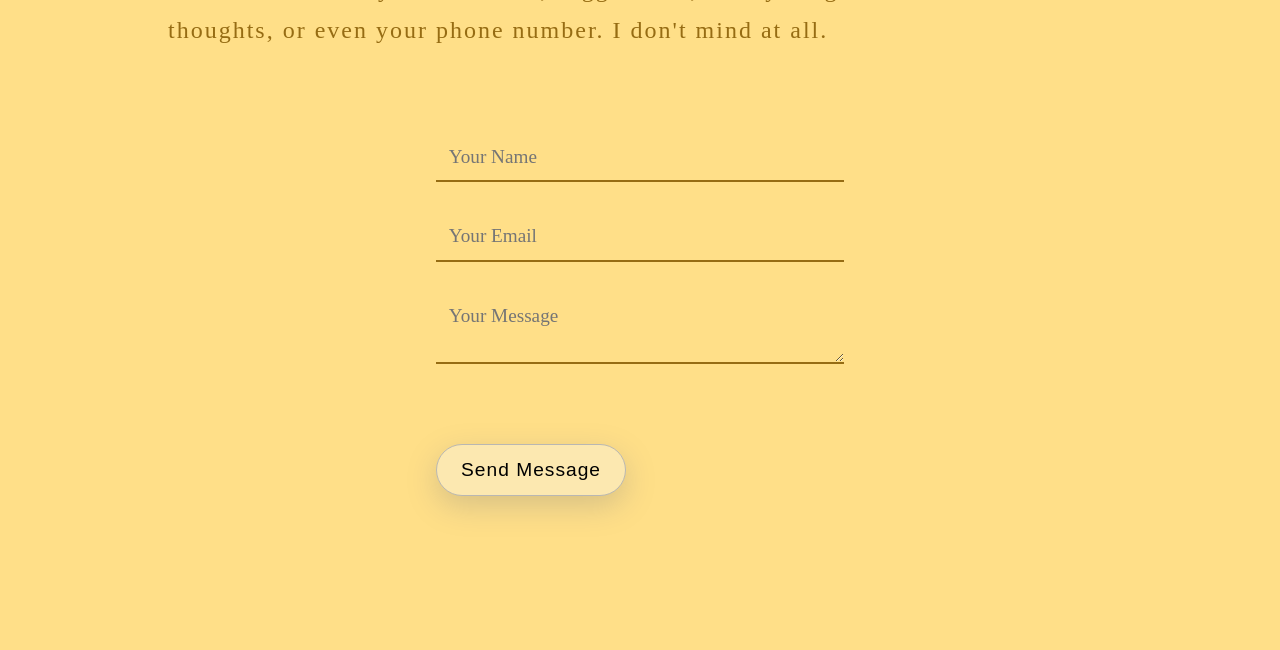
==== commit 00428207: "normal" ====
--- a/index.html
+++ b/index.html
@@ -68,12 +68,15 @@
                 <p id="tech">HTML + CSS</p>
               </a>
             </article>
-            <article class="project-card2">
-              <a href="./Kunq Café/index.html" target="_target">
-                <img src="Kunq Café/bg-image/robo_cafe.png" alt="project2" />
-                <h6>Kunq Café</h6>
-                <p>Cozy Cafe.</p>
-                <p id="tech">HTML+CSS+JS</p>
+            <article class="project-card1">
+              <a href="https://leokunq.github.io/AniTrail./" target="_blank">
+                <img src="./resources/Anitrail.png" alt="project1" />
+                <h6>AniTrail.</h6>
+                <p>
+                  A simple web application for enjoying and sharing anime
+                  content.
+                </p>
+                <p id="tech">HTML + CSS</p>
               </a>
             </article>
             <article class="project-card3" id="img">
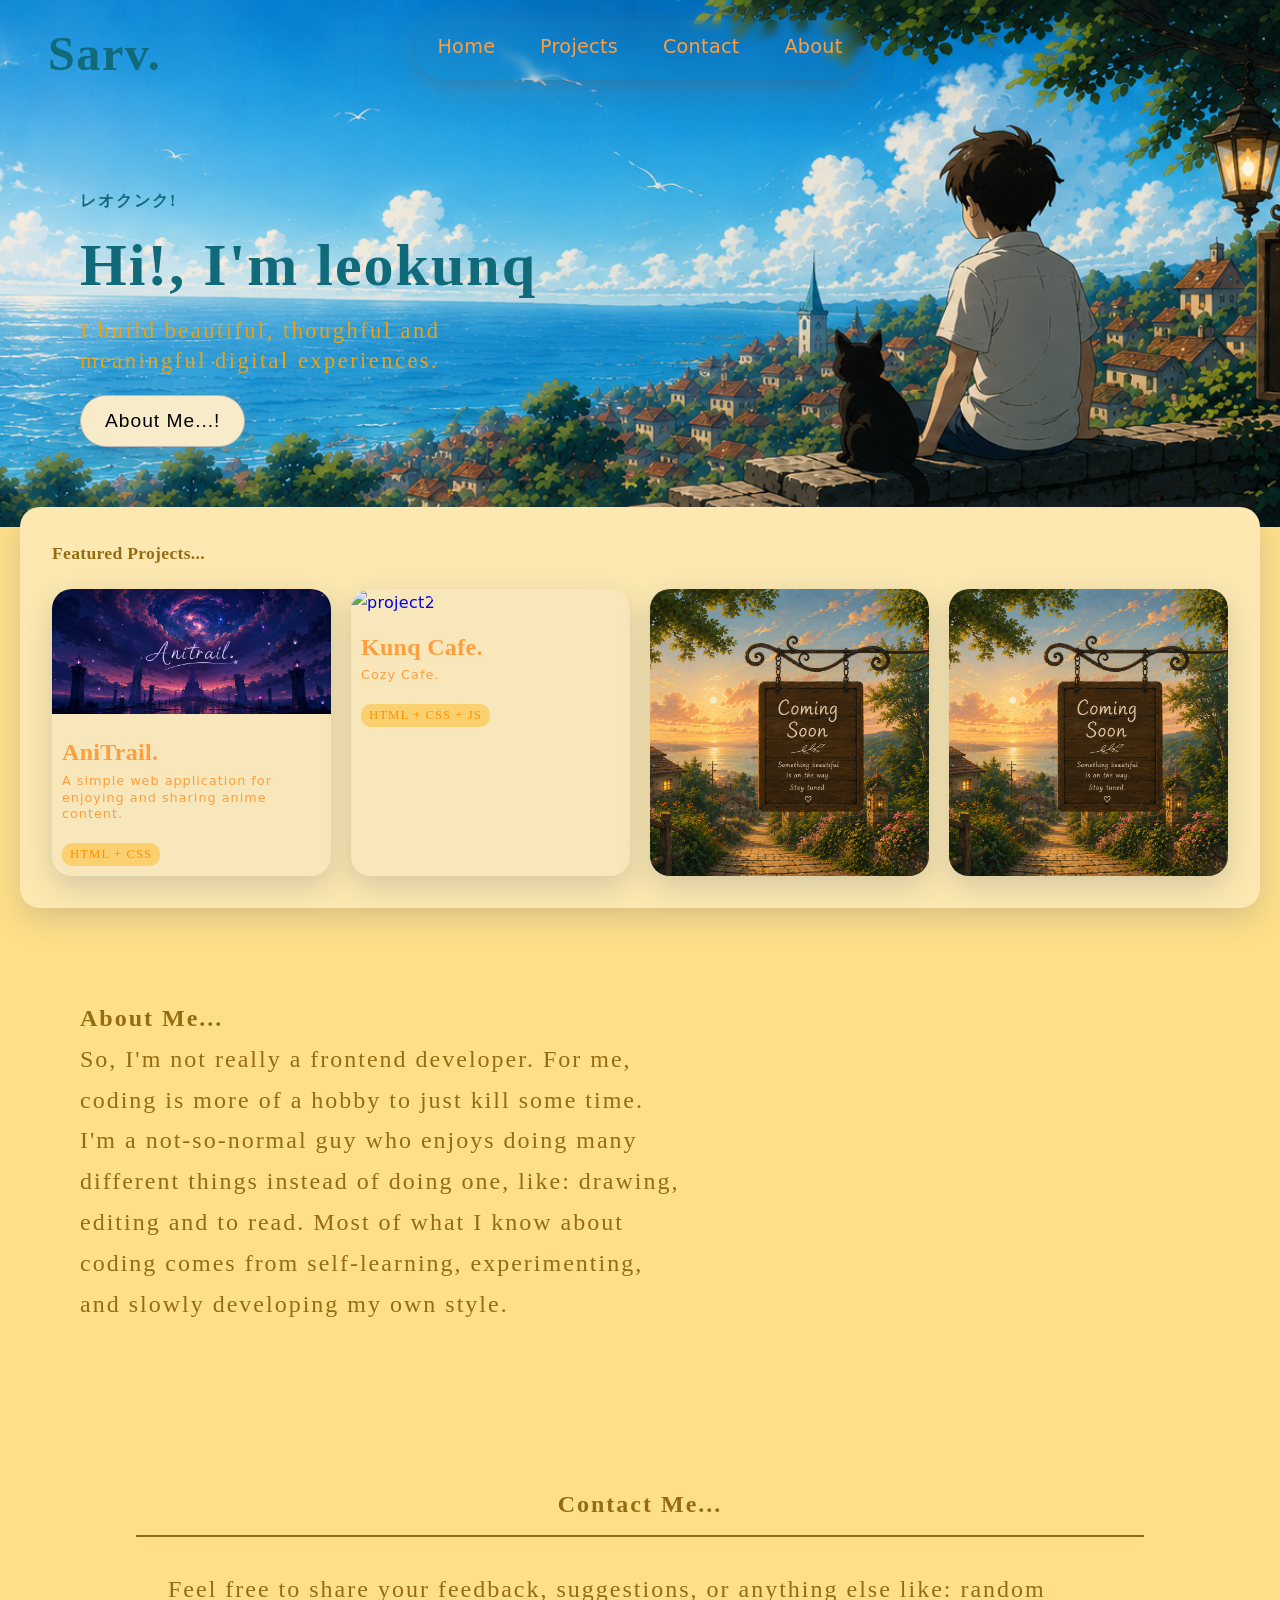
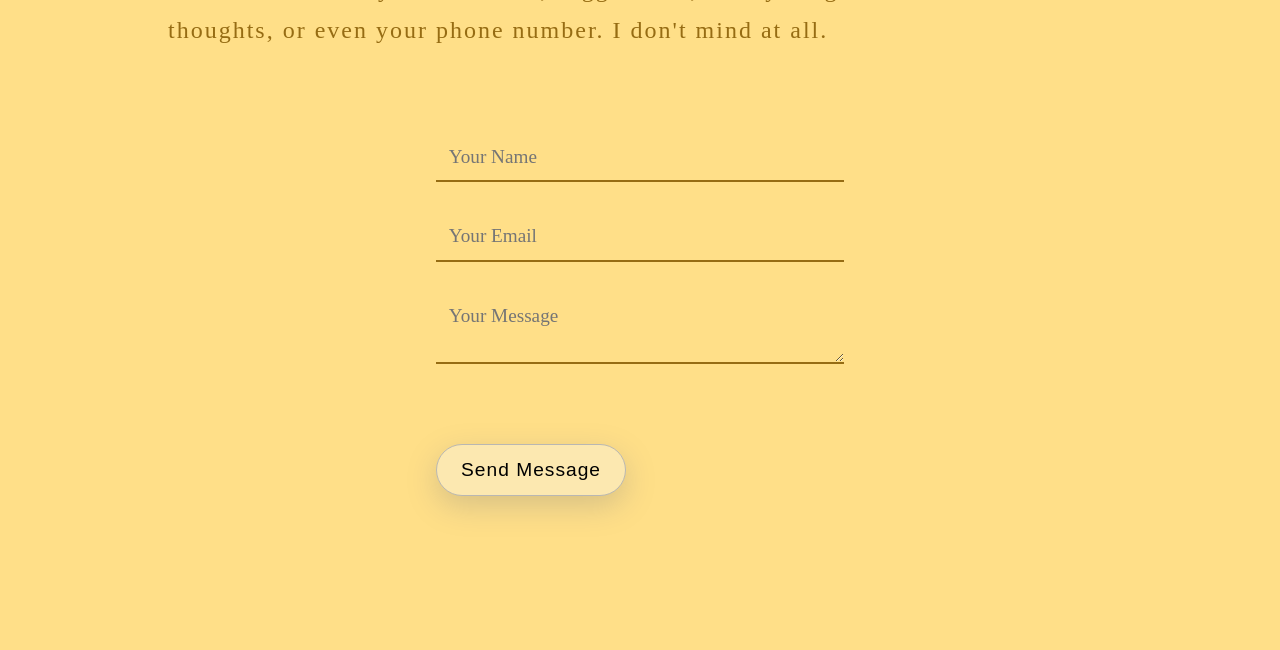
==== commit f78caa08: "pj2" ====
--- a/index.html
+++ b/index.html
@@ -68,15 +68,14 @@
                 <p id="tech">HTML + CSS</p>
               </a>
             </article>
-            <article class="project-card1">
-              <a href="https://leokunq.github.io/AniTrail./" target="_blank">
-                <img src="./resources/Anitrail.png" alt="project1" />
-                <h6>AniTrail.</h6>
+            <article class="project-card2">
+              <a href="Cafe/index.html" target="_blank">
+                <img src="Cafe/bg-image" alt="project2" />
+                <h6>Kunq Cafe.</h6>
                 <p>
-                  A simple web application for enjoying and sharing anime
-                  content.
+                  Cozy Cafe.
                 </p>
-                <p id="tech">HTML + CSS</p>
+                <p id="tech">HTML + CSS + JS</p>
               </a>
             </article>
             <article class="project-card3" id="img">
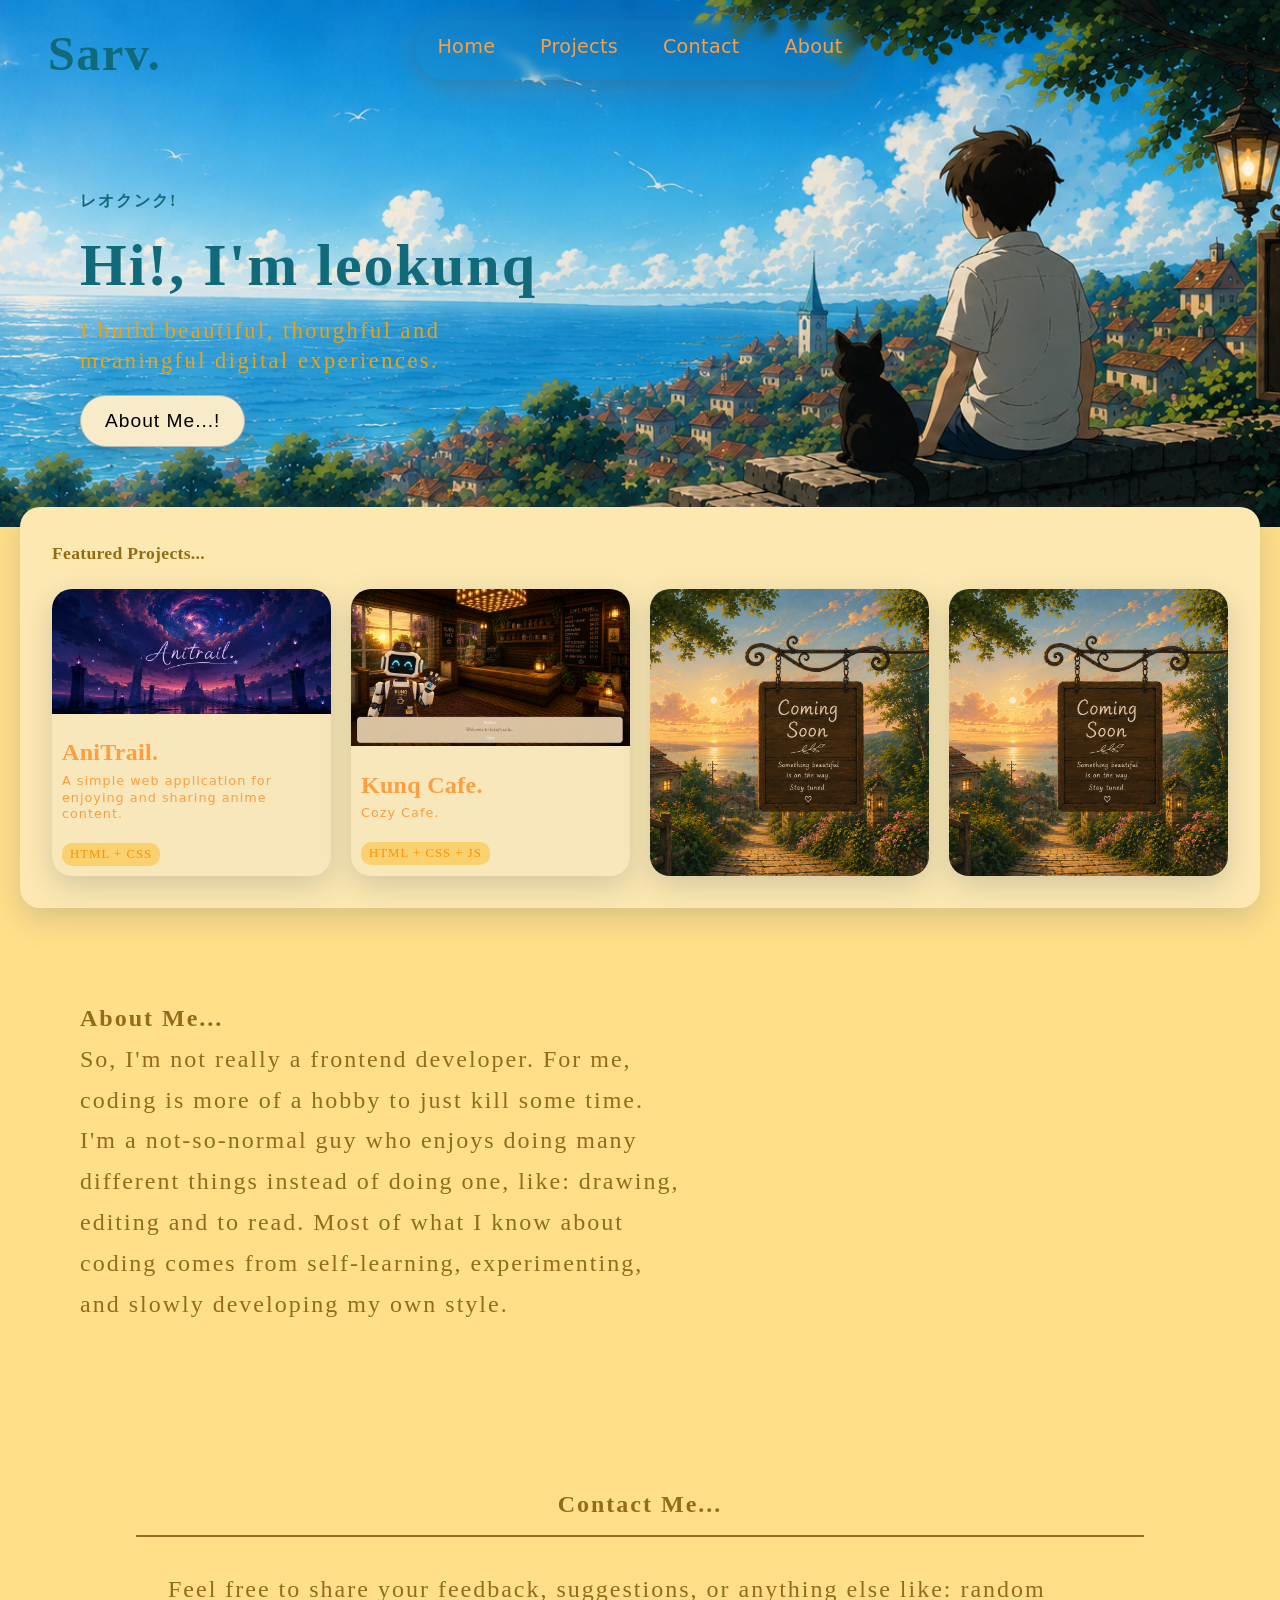
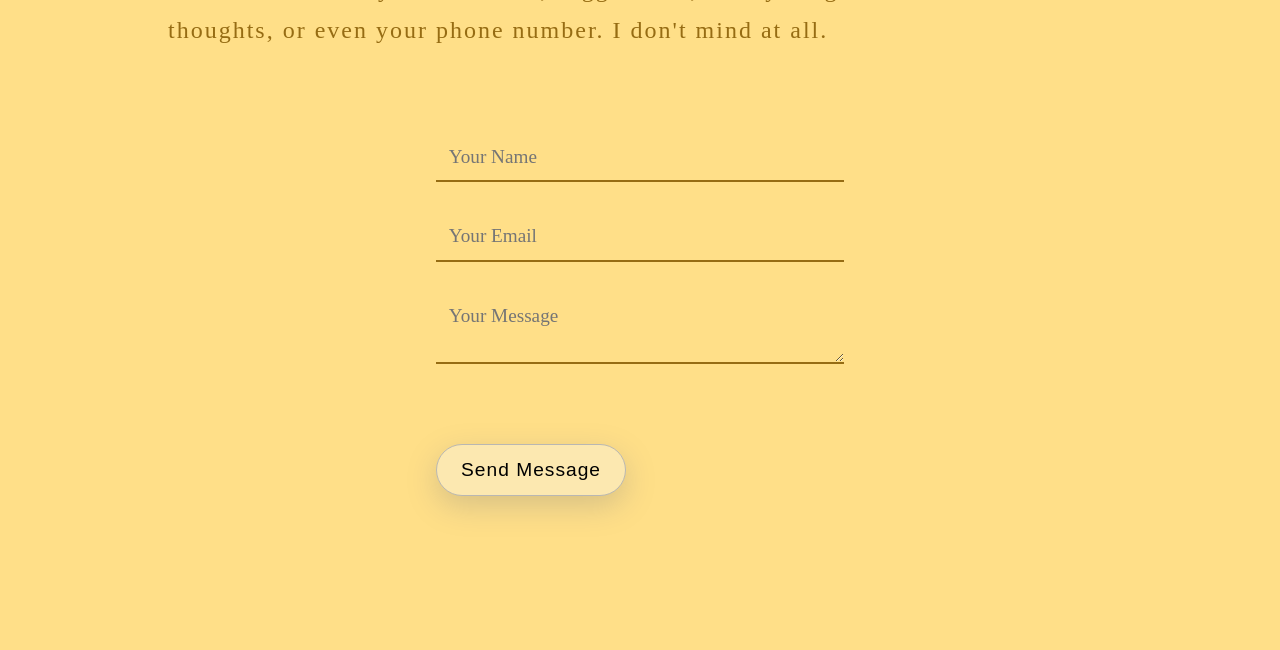
==== commit b49ab954: "All Done..." ====
--- a/index.html
+++ b/index.html
@@ -70,7 +70,7 @@
             </article>
             <article class="project-card2">
               <a href="Cafe/index.html" target="_blank">
-                <img src="Cafe/bg-image" alt="project2" />
+                <img src="Cafe/bg-image/robo_cafe - Copy.png" alt="project2" />
                 <h6>Kunq Cafe.</h6>
                 <p>
                   Cozy Cafe.
